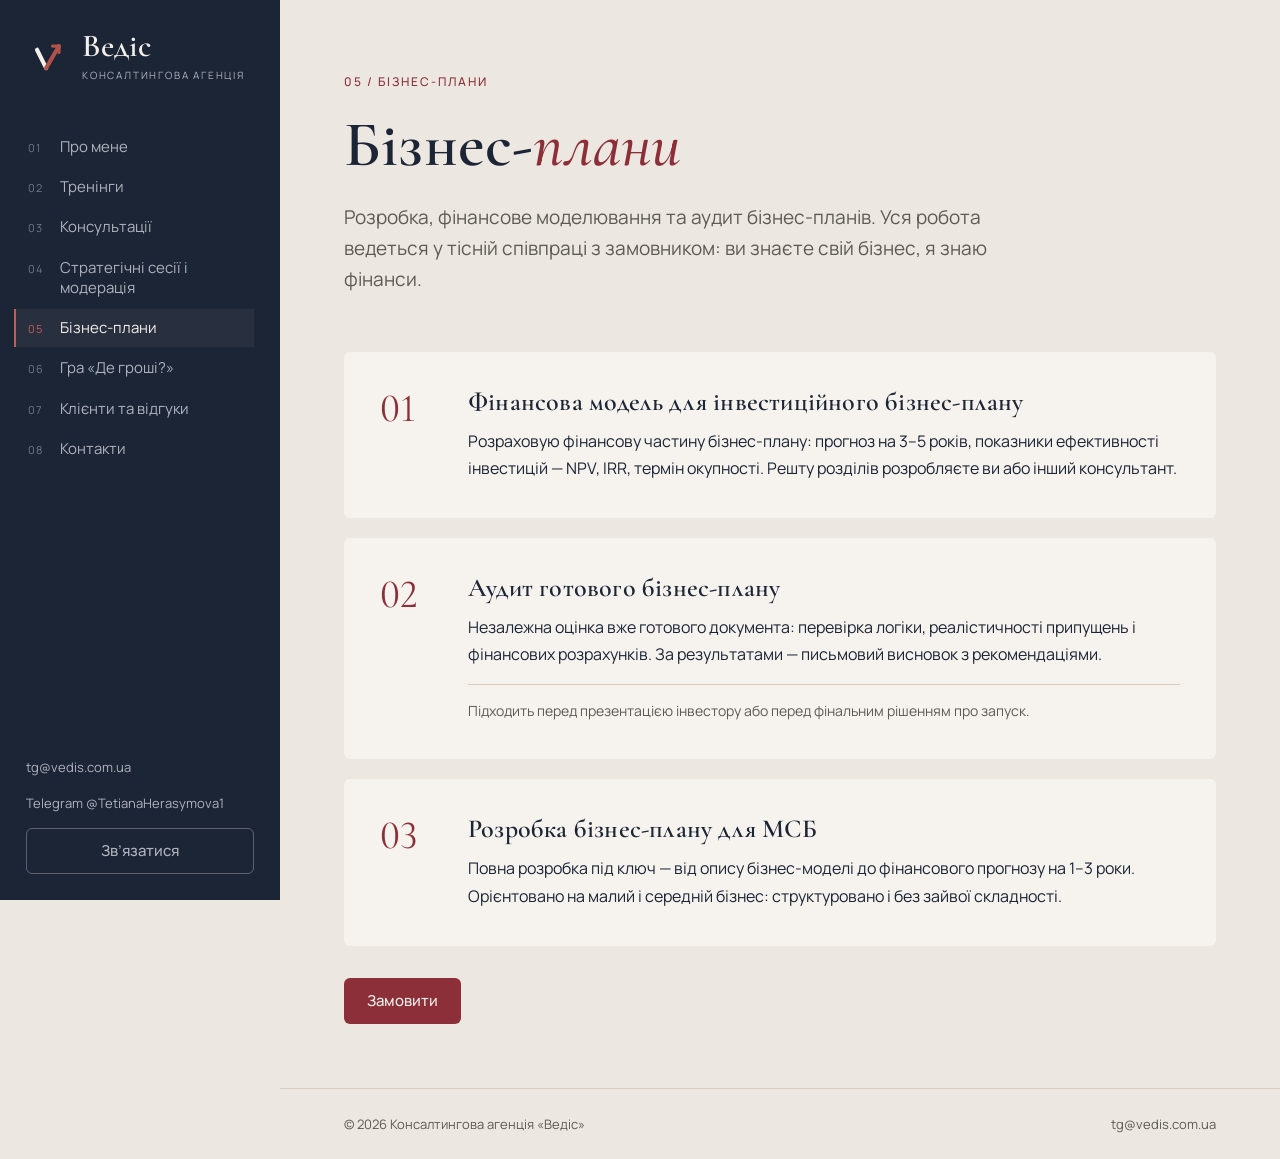
==== biznes-plany.html @ 9a40e92c "Сайт консалтингової агенції Ведіс Вісім сторінок із лівим меню: Про мене, Тренінги (18 програм, спис" ====
<!doctype html>
<html lang="uk">
<head>
  <meta charset="UTF-8" />
  <meta name="viewport" content="width=device-width, initial-scale=1.0" />
  <title>Бізнес-плани: розробка, фінансова модель, аудит | Ведіс</title>
  <meta name="description" content="Фінансова модель для інвестиційного бізнес-плану (NPV, IRR, окупність), аудит готового бізнес-плану, розробка бізнес-плану для малого і середнього бізнесу під ключ." />
  <link rel="canonical" href="https://vedis.com.ua/biznes-plany.html" />
  <meta property="og:type" content="website" />
  <meta property="og:locale" content="uk_UA" />
  <meta property="og:site_name" content="Консалтингова агенція Ведіс" />
  <meta property="og:title" content="Бізнес-плани: розробка, фінансова модель, аудит | Ведіс" />
  <meta property="og:description" content="Фінансова модель для інвестиційного бізнес-плану (NPV, IRR, окупність), аудит готового бізнес-плану, розробка бізнес-плану для малого і середнього бізнесу під ключ." />
  <meta property="og:url" content="https://vedis.com.ua/biznes-plany.html" />
  <meta name="theme-color" content="#1c2535" />
  <link rel="icon" href="favicon.svg" type="image/svg+xml" />
  <link rel="icon" href="favicon-32.png" sizes="32x32" type="image/png" />
  <link rel="apple-touch-icon" href="apple-touch-icon.png" />
  <link rel="preconnect" href="https://fonts.googleapis.com" />
  <link rel="preconnect" href="https://fonts.gstatic.com" crossorigin />
  <link href="https://fonts.googleapis.com/css2?family=Cormorant+Garamond:ital,wght@0,500;0,600;1,500&family=Manrope:wght@400;500;600&display=swap" rel="stylesheet" />
  <link rel="stylesheet" href="assets/css/styles.css?v=20261014-1552" />
</head>
<body>
  <div class="layout">
    <header class="sidebar">
      <a class="brand" href="./" aria-label="Ведіс — на головну">
        <img src="assets/img/logo-mark.svg" alt="" width="44" height="44" />
        <span><span class="brand-name">Ведіс</span><span class="brand-tag">Консалтингова агенція</span></span>
      </a>
      <button class="menu-toggle" type="button" aria-expanded="false" aria-controls="main-nav"><span>Меню</span></button>
      <nav class="nav" id="main-nav" aria-label="Головне меню">
        <a href="./"><span>01</span>Про мене</a>
        <a href="treningy.html"><span>02</span>Тренінги</a>
        <a href="konsultatsii.html"><span>03</span>Консультації</a>
        <a href="stratehichni-sesii.html"><span>04</span>Стратегічні сесії і модерація</a>
        <a href="biznes-plany.html" aria-current="page"><span>05</span>Бізнес-плани</a>
        <a href="hra-de-hroshi.html"><span>06</span>Гра &#171;Де гроші?&#187;</a>
        <a href="klienty.html"><span>07</span>Клієнти та відгуки</a>
        <a href="kontakty.html"><span>08</span>Контакти</a>
      </nav>
      <div class="sidebar-foot">
        <a href="mailto:tg@vedis.com.ua">tg@vedis.com.ua</a>
        <a href="https://t.me/TetianaHerasymova1" target="_blank" rel="noopener">Telegram @TetianaHerasymova1</a>
        <a class="button button-light" href="kontakty.html" data-order="" data-order-title="Зв’язатися">Зв’язатися</a>
      </div>
    </header>

    <div class="content">
      <main class="page" id="main">
        <header class="page-head">
          <p class="section-index">05 / Бізнес-плани</p>
          <h1>Бізнес-<em>плани</em></h1>
          <p class="lead">Розробка, фінансове моделювання та аудит бізнес-планів. Уся робота ведеться у тісній співпраці з замовником: ви знаєте свій бізнес, я знаю фінанси.</p>
        </header>

        <div class="services">
          <article class="service">
            <div class="num">01</div>
            <div>
              <h3>Фінансова модель для інвестиційного бізнес-плану</h3>
              <p>Розраховую фінансову частину бізнес-плану: прогноз на 3–5 років, показники ефективності інвестицій — NPV, IRR, термін окупності. Решту розділів розробляєте ви або інший консультант.</p>
            </div>
          </article>
          <article class="service">
            <div class="num">02</div>
            <div>
              <h3>Аудит готового бізнес-плану</h3>
              <p>Незалежна оцінка вже готового документа: перевірка логіки, реалістичності припущень і фінансових розрахунків. За результатами — письмовий висновок з рекомендаціями.</p>
              <p class="meta">Підходить перед презентацією інвестору або перед фінальним рішенням про запуск.</p>
            </div>
          </article>
          <article class="service">
            <div class="num">03</div>
            <div>
              <h3>Розробка бізнес-плану для МСБ</h3>
              <p>Повна розробка під ключ — від опису бізнес-моделі до фінансового прогнозу на 1–3 роки. Орієнтовано на малий і середній бізнес: структуровано і без зайвої складності.</p>
            </div>
          </article>
        </div>

        <div class="actions">
          <button class="button button-primary" type="button" data-order="Бізнес-план" data-order-title="Замовити бізнес-план">Замовити</button>
        </div>
      </main>
      <footer class="footer">
        <span>© <span data-year>2026</span> Консалтингова агенція «Ведіс»</span>
        <a href="mailto:tg@vedis.com.ua">tg@vedis.com.ua</a>
      </footer>
    </div>
  </div>

  <dialog class="order-dialog" id="order-dialog" aria-labelledby="order-title">
    <form class="form js-form" data-subject="Замовлення з сайту">
      <button class="dialog-close" type="button" aria-label="Закрити">×</button>
      <h2 id="order-title">Замовити</h2>
      <p class="service-name"></p>
      <input type="hidden" name="service" />
      <input class="hp" type="checkbox" name="botcheck" tabindex="-1" autocomplete="off" />
      <div class="row">
        <label>Ваше ім’я<input name="name" autocomplete="name" required /></label>
        <label>Компанія<input name="company" autocomplete="organization" /></label>
      </div>
      <div class="row">
        <label>Телефон, Telegram або Viber<input name="phone" autocomplete="tel" required /></label>
        <label>Email<input name="email" type="email" autocomplete="email" /></label>
      </div>
      <label>Коментар<textarea name="message" placeholder="Кількість учасників, бажані дати, ваш запит"></textarea></label>
      <button class="button button-primary" type="submit">Надіслати заявку</button>
      <p class="form-status" role="status"></p>
    </form>
  </dialog>

  <script src="assets/js/main.js?v=20261014-1552"></script>
</body>
</html>
---- assets/css/styles.css ----
:root {
  --stone: #ece7e0;
  --paper: #f6f3ee;
  --sand: #d8ccba;
  --sand-soft: #e4dbcd;
  --navy: #1c2535;
  --navy-soft: #273247;
  --ink: #1c2535;
  --muted: #5d5a55;
  --bordo: #8c2f39;
  --bordo-dark: #74252e;
  --bordo-light: #c25e55;
  --on-navy: #f3efe9;
  --on-navy-muted: #aeb3bd;
  --serif: "Cormorant Garamond", Georgia, serif;
  --sans: "Manrope", system-ui, -apple-system, "Segoe UI", sans-serif;
  --sidebar: 280px;
  --radius: 6px;
}

*, *::before, *::after { box-sizing: border-box; }
html { scroll-behavior: smooth; -webkit-text-size-adjust: 100%; }
body {
  margin: 0;
  background: var(--stone);
  color: var(--ink);
  font: 400 16px/1.7 var(--sans);
  font-variant-numeric: lining-nums;
}
img { max-width: 100%; display: block; }
a { color: inherit; }
h1, h2, h3 { font-family: var(--serif); font-weight: 600; line-height: 1.08; margin: 0; letter-spacing: 0.2px; }
h1 { font-size: clamp(40px, 5.2vw, 64px); }
h2 { font-size: clamp(30px, 3.4vw, 42px); }
h3 { font-size: 26px; }
h1 em, h2 em, h3 em { font-style: italic; font-weight: 500; color: var(--bordo); }
p { margin: 0 0 1em; }
.visually-hidden { position: absolute !important; width: 1px; height: 1px; overflow: hidden; clip: rect(0 0 0 0); white-space: nowrap; }

/* ---------- Layout ---------- */
.layout { display: grid; grid-template-columns: var(--sidebar) minmax(0, 1fr); min-height: 100vh; }

.sidebar {
  position: sticky; top: 0; height: 100vh;
  display: flex; flex-direction: column;
  background: var(--navy); color: var(--on-navy-muted);
  padding: 32px 26px 26px;
  overflow-y: auto;
}
.brand { display: flex; align-items: center; gap: 12px; text-decoration: none; color: var(--on-navy); }
.brand img { width: 44px; height: 44px; }
.brand-name { display: block; font-family: var(--serif); font-weight: 600; font-size: 32px; line-height: 0.9; }
.brand-tag { display: block; font-size: 10px; letter-spacing: 1.8px; text-transform: uppercase; color: var(--on-navy-muted); margin-top: 6px; }

.menu-toggle { display: none; }

.nav { margin: 44px 0 24px; display: grid; gap: 2px; }
.nav a {
  display: flex; gap: 14px; align-items: baseline;
  padding: 9px 12px; margin-left: -12px;
  border-left: 2px solid transparent;
  text-decoration: none; font-size: 15px; line-height: 1.35;
  transition: color .2s, background .2s;
}
.nav a span { font-size: 11px; letter-spacing: 1px; color: #6f7788; min-width: 18px; }
.nav a:hover { color: var(--on-navy); background: rgba(255,255,255,.04); }
.nav a[aria-current="page"] { color: var(--on-navy); border-left-color: var(--bordo-light); background: rgba(255,255,255,.05); }
.nav a[aria-current="page"] span { color: var(--bordo-light); }

.sidebar-foot { margin-top: auto; display: grid; gap: 14px; font-size: 13px; }
.sidebar-foot a { text-decoration: none; color: var(--on-navy-muted); }
.sidebar-foot a:hover { color: var(--on-navy); }
.sidebar-foot .button { justify-content: center; }

.content { min-width: 0; display: flex; flex-direction: column; }
.page { width: 100%; max-width: 1080px; padding: 72px clamp(24px, 5vw, 72px) 64px; flex: 1; }

.section-index { font-size: 12px; letter-spacing: 2px; text-transform: uppercase; color: var(--bordo); margin: 0 0 18px; font-weight: 500; }
.lead { font-size: 19px; line-height: 1.65; color: var(--muted); max-width: 680px; margin-top: 22px; }
.page-head { margin-bottom: 56px; }
.block { margin-top: 72px; }
.block-head { margin-bottom: 28px; }
.rule { border: 0; border-top: 1px solid var(--sand); margin: 64px 0; }

/* ---------- Buttons ---------- */
.button {
  display: inline-flex; align-items: center; gap: 10px;
  padding: 13px 22px; border-radius: var(--radius);
  font: 500 15px/1.2 var(--sans); text-decoration: none; cursor: pointer;
  border: 1px solid transparent; transition: background .2s, color .2s, border-color .2s;
}
.button-primary { background: var(--bordo); color: var(--on-navy); }
.button-primary:hover { background: var(--bordo-dark); }
.button-ghost { background: transparent; color: var(--ink); border-color: var(--sand); }
.button-ghost:hover { border-color: var(--ink); }
.button-light { background: transparent; color: var(--on-navy); border-color: rgba(243,239,233,.3); }
.button-light:hover { border-color: var(--on-navy); }
.button svg { width: 16px; height: 16px; }
.actions { display: flex; flex-wrap: wrap; gap: 12px; margin-top: 32px; }

/* ---------- Home ---------- */
.hero { display: grid; grid-template-columns: minmax(0, 1.25fr) minmax(0, 1fr); gap: 56px; align-items: center; }
.hero .role { font-family: var(--serif); font-size: 26px; line-height: 1.25; font-style: italic; color: var(--bordo); margin-top: 14px; }
.portrait {
  aspect-ratio: 4 / 5; border-radius: 200px 200px 6px 6px;
  background: var(--sand-soft); overflow: hidden;
  display: grid; place-items: center;
  font-family: var(--serif); font-size: 96px; color: var(--sand);
}
.portrait img { width: 100%; height: 100%; object-fit: cover; }

.stats { display: grid; grid-template-columns: repeat(4, minmax(0, 1fr)); border-top: 1px solid var(--sand); border-bottom: 1px solid var(--sand); margin-top: 64px; }
.stat { padding: 26px 20px 22px 0; }
.stat + .stat { padding-left: 24px; border-left: 1px solid var(--sand); }
.stat b { display: block; font-family: var(--serif); font-weight: 600; font-size: 46px; line-height: 1; color: var(--ink); }
.stat span { display: block; font-size: 13px; color: var(--muted); margin-top: 8px; line-height: 1.45; }

.audience { display: grid; grid-template-columns: repeat(2, minmax(0, 1fr)); gap: 20px; }
.card { background: var(--paper); border-radius: var(--radius); padding: 32px; }
.card h3 { margin-bottom: 14px; }
.card p:last-child { margin-bottom: 0; }
.card .kicker { font-size: 12px; letter-spacing: 1.6px; text-transform: uppercase; color: var(--bordo); margin-bottom: 10px; font-weight: 500; }

.credentials { display: flex; flex-wrap: wrap; gap: 10px; margin-top: 24px; }
.credentials span { border: 1px solid var(--sand); border-radius: 40px; padding: 7px 16px; font-size: 14px; }

.directions { display: grid; grid-template-columns: repeat(auto-fit, minmax(220px, 1fr)); gap: 1px; background: var(--sand); border: 1px solid var(--sand); border-radius: var(--radius); overflow: hidden; }
.direction { background: var(--stone); padding: 28px 26px 30px; text-decoration: none; display: flex; flex-direction: column; gap: 10px; transition: background .2s; }
.direction:hover { background: var(--paper); }
.direction small { font-size: 11px; letter-spacing: 1.5px; color: var(--bordo); }
.direction strong { font-family: var(--serif); font-size: 25px; font-weight: 600; line-height: 1.1; }
.direction span { font-size: 14px; color: var(--muted); line-height: 1.55; }
.direction .arrow { margin-top: auto; padding-top: 10px; color: var(--bordo); font-size: 18px; }

.cta-band { background: var(--navy); color: var(--on-navy); border-radius: var(--radius); padding: 44px 48px; display: flex; align-items: center; justify-content: space-between; gap: 32px; flex-wrap: wrap; }
.cta-band h2 { font-size: 34px; }
.cta-band h2 em { color: var(--bordo-light); }
.cta-band p { color: var(--on-navy-muted); margin: 10px 0 0; }

/* ---------- Lists / services ---------- */
.checklist { list-style: none; padding: 0; margin: 0; display: grid; grid-template-columns: repeat(2, minmax(0, 1fr)); gap: 0 32px; }
.checklist li { padding: 13px 0 13px 28px; border-bottom: 1px solid var(--sand); position: relative; }
.checklist li::before { content: ""; position: absolute; left: 2px; top: 22px; width: 12px; height: 2px; background: var(--bordo); }

.services { display: grid; gap: 20px; }
.service { background: var(--paper); border-radius: var(--radius); padding: 36px; display: grid; grid-template-columns: 64px minmax(0, 1fr); gap: 8px 24px; }
.service .num { font-family: var(--serif); font-size: 40px; line-height: 1; color: var(--bordo); }
.service h3 { margin-bottom: 12px; }
.service p:last-child { margin-bottom: 0; }
.service .meta { font-size: 14px; color: var(--muted); border-top: 1px solid var(--sand); padding-top: 14px; margin-top: 16px; }
.note { font-size: 15px; color: var(--muted); border-left: 2px solid var(--bordo); padding: 4px 0 4px 18px; margin-top: 32px; }

.chips { display: flex; flex-wrap: wrap; gap: 10px; }
.chips span { background: var(--paper); border-radius: 40px; padding: 9px 18px; font-size: 15px; }

.formats { display: grid; grid-template-columns: repeat(2, minmax(0, 1fr)); gap: 20px; }
.format { border: 1px solid var(--sand); border-radius: var(--radius); padding: 28px; }
.format small { display: block; font-size: 11px; letter-spacing: 1.5px; text-transform: uppercase; color: var(--bordo); margin-bottom: 8px; font-weight: 500; }
.format strong { font-family: var(--serif); font-size: 24px; font-weight: 600; line-height: 1.15; display: block; }
.format p { margin: 10px 0 0; color: var(--muted); font-size: 15px; }

.two-col { display: grid; grid-template-columns: repeat(2, minmax(0, 1fr)); gap: 48px; }

/* ---------- Trainings ---------- */
.trainings { display: grid; grid-template-columns: 300px minmax(0, 1fr); gap: 48px; align-items: start; }
.program-nav { position: sticky; top: 32px; max-height: calc(100vh - 64px); overflow-y: auto; overflow-x: hidden; padding: 0 6px 0 12px; margin-left: -12px; }
.program-nav h2 { font-family: var(--sans); font-size: 11px; letter-spacing: 1.6px; text-transform: uppercase; color: var(--muted); font-weight: 500; margin: 24px 0 8px; }
.program-nav h2:first-child { margin-top: 0; }
.program-nav ul { list-style: none; margin: 0; padding: 0; }
.program-nav a { display: grid; grid-template-columns: minmax(0, 1fr) auto; gap: 12px; padding: 9px 12px; margin: 0 -12px; border-radius: var(--radius); text-decoration: none; font-size: 14px; line-height: 1.4; }
.program-nav a small { color: var(--muted); font-size: 12px; white-space: nowrap; padding-top: 1px; }
.program-nav a:hover { background: var(--paper); }
.program-nav a[aria-current="true"] { background: var(--navy); color: var(--on-navy); }
.program-nav a[aria-current="true"] small { color: var(--on-navy-muted); }
.program-select { display: none; }

.program { background: var(--paper); border-radius: var(--radius); padding: 44px; }
.js .program:not(.is-active) { display: none; }
.program + .program { margin-top: 24px; }
.js .program + .program { margin-top: 0; }
.program-hours { display: inline-block; background: var(--stone); border-radius: 40px; padding: 5px 14px; font-size: 13px; margin-bottom: 18px; }
.program h2 { margin-bottom: 26px; }
.program h3 { font-size: 24px; margin: 34px 0 12px; }
.program dl { display: grid; grid-template-columns: 170px minmax(0, 1fr); gap: 12px 24px; margin: 0; }
.program dt { font-size: 13px; color: var(--muted); padding-top: 2px; }
.program dd { margin: 0; }
.program ul.dash { list-style: none; padding: 0; margin: 0; }
.program ul.dash li { padding-left: 22px; position: relative; margin-bottom: 8px; }
.program ul.dash li::before { content: ""; position: absolute; left: 0; top: 13px; width: 10px; height: 2px; background: var(--bordo); }
.day { margin-top: 28px; }
.day-title { font-size: 12px; letter-spacing: 1.6px; text-transform: uppercase; color: var(--bordo); font-weight: 500; border-bottom: 1px solid var(--sand); padding-bottom: 8px; margin-bottom: 4px; }
.topics { list-style: none; counter-reset: topic var(--start, 0); padding: 0; margin: 0; }
.topics > li { counter-increment: topic; padding: 14px 0 14px 44px; border-bottom: 1px solid var(--sand-soft); position: relative; }
.topics > li::before { content: counter(topic, decimal-leading-zero); position: absolute; left: 0; top: 13px; font-family: var(--serif); font-size: 20px; color: var(--bordo); line-height: 1.3; }
.topics ul { margin: 6px 0 0; padding-left: 18px; color: var(--muted); font-size: 15px; }
.topics ul li { margin-bottom: 2px; }
.program-pending { color: var(--muted); border-left: 2px solid var(--sand); padding-left: 18px; }
.trainer { margin-top: 28px; font-size: 15px; color: var(--muted); }
.trainer b { color: var(--ink); font-weight: 500; }
.custom-note { margin-top: 40px; }

/* ---------- Gallery ---------- */
.gallery { display: grid; grid-template-columns: repeat(auto-fill, minmax(150px, 1fr)); gap: 10px; }
.gallery a { display: block; aspect-ratio: 4 / 3; overflow: hidden; border-radius: 4px; background: var(--sand-soft); }
.gallery img { width: 100%; height: 100%; object-fit: cover; transition: transform .3s; }
.gallery a:hover img { transform: scale(1.04); }
.lightbox { border: 0; padding: 0; background: transparent; max-width: 100vw; max-height: 100vh; width: 100vw; height: 100vh; }
.lightbox::backdrop { background: rgba(14, 18, 27, .92); }
.lightbox-inner { position: relative; width: 100%; height: 100%; display: grid; place-items: center; padding: 56px 72px; }
.lightbox img { max-width: 100%; max-height: calc(100vh - 112px); object-fit: contain; }
.lightbox button { position: absolute; background: none; border: 0; color: #fff; font-size: 34px; cursor: pointer; padding: 10px 16px; line-height: 1; }
.lightbox .lb-close { top: 10px; right: 12px; }
.lightbox .lb-prev { left: 8px; top: 50%; transform: translateY(-50%); }
.lightbox .lb-next { right: 8px; top: 50%; transform: translateY(-50%); }
.lightbox .lb-count { position: absolute; bottom: 16px; left: 0; right: 0; text-align: center; color: #cfd3da; font-size: 13px; }

/* ---------- Clients ---------- */
.clients { display: grid; grid-template-columns: repeat(auto-fill, minmax(170px, 1fr)); gap: 12px; }
.client { background: #fff; border-radius: var(--radius); height: 124px; display: flex; align-items: center; justify-content: center; padding: 0 22px; overflow: hidden; }
.client img { max-height: 76px; max-width: 100%; width: auto; height: auto; }
.client.is-tile { padding: 0; }
.client.is-tile img { width: 100%; height: 100%; max-height: none; object-fit: cover; }
.clients-strip { display: grid; grid-template-columns: repeat(6, minmax(0, 1fr)); gap: 10px; }
.clients-strip .client { height: 96px; padding: 0 14px; }
.clients-strip .client img { max-height: 58px; }

/* ---------- Contacts ---------- */
.contact-grid { display: grid; grid-template-columns: minmax(0, 1fr) minmax(0, 1.1fr); gap: 48px; align-items: start; }
.contact-list { display: grid; gap: 1px; background: var(--sand); border-top: 1px solid var(--sand); border-bottom: 1px solid var(--sand); }
.contact-list a { background: var(--stone); display: grid; padding: 18px 0; text-decoration: none; }
.contact-list a small { font-size: 12px; letter-spacing: 1.5px; text-transform: uppercase; color: var(--muted); }
.contact-list a span { font-family: var(--serif); font-size: 26px; font-weight: 600; }
.contact-list a:hover span { color: var(--bordo); }

/* ---------- Forms ---------- */
.form { background: var(--paper); border-radius: var(--radius); padding: 32px; display: grid; gap: 16px; }
.form label { display: grid; gap: 6px; font-size: 13px; color: var(--muted); }
.form input, .form textarea {
  font: 400 16px/1.5 var(--sans); color: var(--ink);
  background: #fff; border: 1px solid var(--sand); border-radius: var(--radius);
  padding: 11px 14px; width: 100%;
}
.form textarea { min-height: 110px; resize: vertical; }
.form input:focus, .form textarea:focus { outline: 2px solid var(--navy); outline-offset: -1px; border-color: transparent; }
.form .row { display: grid; grid-template-columns: repeat(2, minmax(0, 1fr)); gap: 16px; }
.form .button { justify-self: start; }
.form-status { font-size: 14px; margin: 0; min-height: 1.4em; }
.form-status.is-error { color: var(--bordo); }
.form-status.is-ok { color: #2f6b4f; }
.form-note { font-size: 12px; color: var(--muted); margin: 0; }
.hp { display: none; }

.order-dialog { border: 0; border-radius: 10px; padding: 0; width: min(560px, calc(100vw - 32px)); background: var(--paper); color: var(--ink); }
.order-dialog::backdrop { background: rgba(14, 18, 27, .6); }
.order-dialog .form { padding: 36px; }
.order-dialog h2 { font-size: 32px; padding-right: 30px; }
.order-dialog .service-name { color: var(--bordo); font-size: 15px; margin: -6px 0 4px; }
.dialog-close { position: absolute; top: 14px; right: 16px; background: none; border: 0; font-size: 28px; line-height: 1; cursor: pointer; color: var(--muted); }

/* ---------- Footer ---------- */
.footer { border-top: 1px solid var(--sand); padding: 24px clamp(24px, 5vw, 72px); font-size: 13px; color: var(--muted); display: flex; justify-content: space-between; flex-wrap: wrap; gap: 8px 24px; }
.footer a { text-decoration: none; }
.print-head { display: none; }

/* ---------- Responsive ---------- */
.program { container-type: inline-size; }
@container (max-width: 620px) {
  .program dl { grid-template-columns: 1fr; gap: 4px; }
  .program dd { margin-bottom: 14px; }
}

@media (max-width: 1280px) {
  .trainings { grid-template-columns: 1fr; gap: 20px; }
  .program-nav { display: none; }
  .program-select { display: grid; gap: 6px; font-size: 13px; color: var(--muted); max-width: 640px; }
  .program-select select { font: 500 16px var(--sans); padding: 12px 14px; border: 1px solid var(--sand); border-radius: var(--radius); background: var(--paper); color: var(--ink); width: 100%; }
}

@media (max-width: 1180px) {
  .clients-strip { grid-template-columns: repeat(3, minmax(0, 1fr)); }
}

@media (max-width: 960px) {
  .layout { display: block; }
  .sidebar {
    position: sticky; top: 0; z-index: 20; height: auto; overflow: visible;
    flex-direction: row; flex-wrap: wrap; align-items: center; justify-content: space-between;
    padding: 12px 16px;
  }
  .brand img { width: 36px; height: 36px; }
  .brand-name { font-size: 26px; }
  .brand-tag { font-size: 9px; margin-top: 4px; }
  .menu-toggle {
    display: inline-flex; align-items: center; gap: 8px;
    background: none; border: 1px solid rgba(243,239,233,.3); color: var(--on-navy);
    border-radius: var(--radius); padding: 8px 14px; font: 500 14px var(--sans); cursor: pointer;
  }
  .nav, .sidebar-foot { display: none; width: 100%; }
  .sidebar.is-open .nav { display: grid; margin: 16px 0 8px; }
  .sidebar.is-open .sidebar-foot { display: grid; padding-bottom: 8px; }
  .nav a { margin-left: 0; }

  .page { padding: 40px 16px 48px; }
  .footer { padding: 20px 16px; }
  .hero { grid-template-columns: 1fr; gap: 32px; }
  .hero .portrait { width: 62%; max-width: 260px; order: -1; font-size: 64px; }
  .stats { grid-template-columns: repeat(2, minmax(0, 1fr)); }
  .stat:nth-child(3) { border-left: 0; padding-left: 0; }
  .stat:nth-child(n+3) { border-top: 1px solid var(--sand); }
  .audience, .formats, .two-col, .contact-grid, .checklist { grid-template-columns: 1fr; }
  .block { margin-top: 56px; }
  .cta-band { padding: 32px 24px; }

  .program { padding: 28px 20px; }
  .service { grid-template-columns: 1fr; padding: 28px 22px; }
  .form { padding: 24px 18px; }
  .form .row { grid-template-columns: 1fr; }
  .order-dialog .form { padding: 28px 20px; }
  .clients { grid-template-columns: repeat(2, minmax(0, 1fr)); }
}

/* ---------- Print (programs) ---------- */
@media print {
  @page { margin: 16mm 16mm 18mm; }
  body { background: #fff; font-size: 11pt; line-height: 1.5; }
  .sidebar, .footer, .page-head, .program-nav, .program-select, .actions, .custom-note,
  .program-gallery, .program-reviews, .order-dialog, .lightbox { display: none !important; }
  .layout { display: block; }
  .page { padding: 0; max-width: none; }
  .trainings { display: block; }
  .program { padding: 0; background: none; }
  .program:not(.is-active) { display: none !important; }
  .print-head { display: flex; justify-content: space-between; align-items: center; border-bottom: 1.5pt solid var(--bordo); padding-bottom: 10pt; margin-bottom: 18pt; font-size: 9pt; color: var(--muted); }
  .print-head .brand-name { color: var(--ink); font-size: 22pt; }
  .print-head .brand { color: var(--ink); }
  .print-head img { width: 30pt; height: 30pt; }
  .topics > li, .day { break-inside: avoid; }
  h2 { font-size: 24pt; }
  a { text-decoration: none; }
}
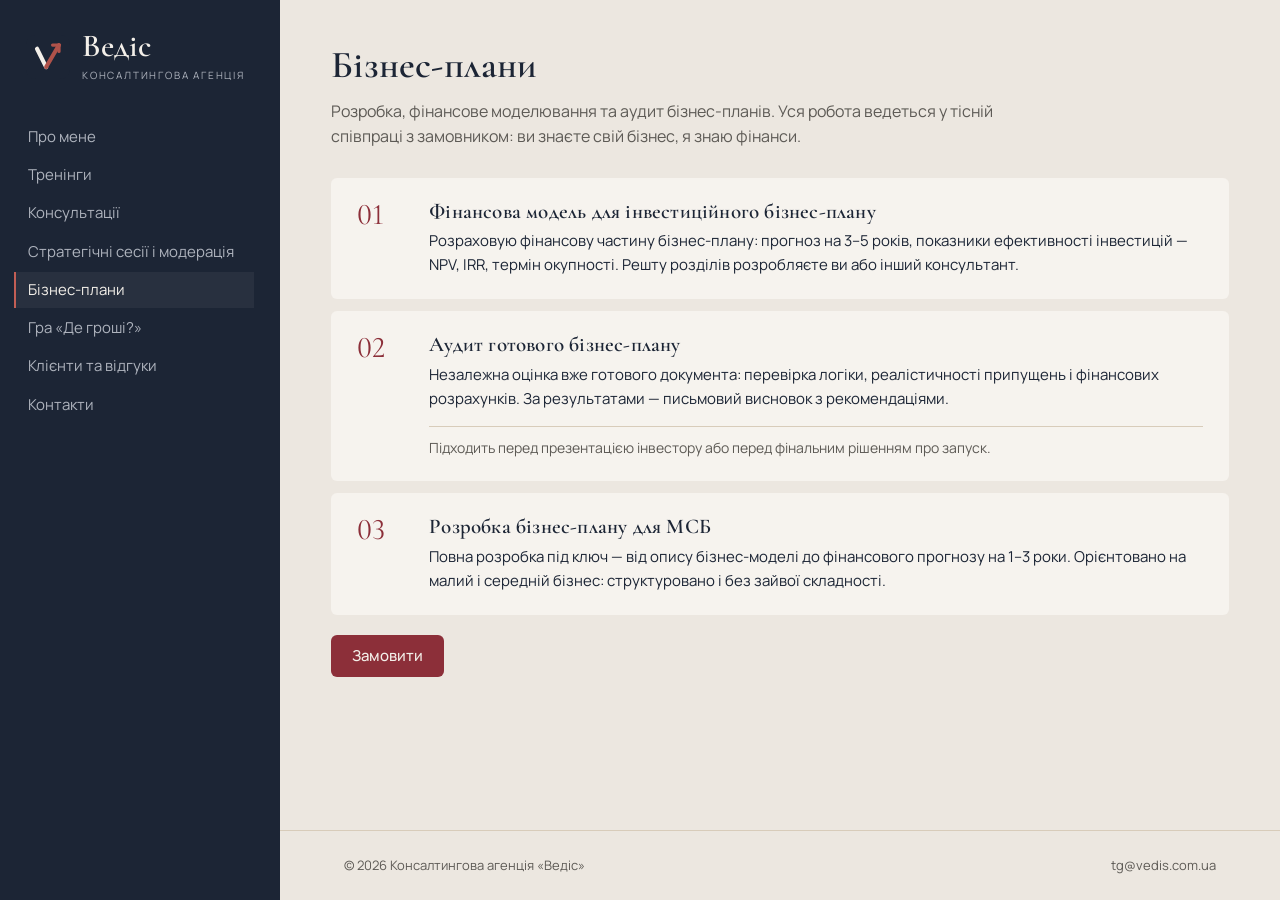
==== commit 2f04ebf6: "Компактніший дизайн і портрет на сторінці «Про мене» - Меню без нумерації, без контактів унизу - При" ====
--- a/biznes-plany.html
+++ b/biznes-plany.html
@@ -19,7 +19,7 @@
   <link rel="preconnect" href="https://fonts.googleapis.com" />
   <link rel="preconnect" href="https://fonts.gstatic.com" crossorigin />
   <link href="https://fonts.googleapis.com/css2?family=Cormorant+Garamond:ital,wght@0,500;0,600;1,500&family=Manrope:wght@400;500;600&display=swap" rel="stylesheet" />
-  <link rel="stylesheet" href="assets/css/styles.css?v=20261014-1552" />
+  <link rel="stylesheet" href="assets/css/styles.css?v=20261014-1622" />
 </head>
 <body>
   <div class="layout">
@@ -30,27 +30,21 @@
       </a>
       <button class="menu-toggle" type="button" aria-expanded="false" aria-controls="main-nav"><span>Меню</span></button>
       <nav class="nav" id="main-nav" aria-label="Головне меню">
-        <a href="./"><span>01</span>Про мене</a>
-        <a href="treningy.html"><span>02</span>Тренінги</a>
-        <a href="konsultatsii.html"><span>03</span>Консультації</a>
-        <a href="stratehichni-sesii.html"><span>04</span>Стратегічні сесії і модерація</a>
-        <a href="biznes-plany.html" aria-current="page"><span>05</span>Бізнес-плани</a>
-        <a href="hra-de-hroshi.html"><span>06</span>Гра &#171;Де гроші?&#187;</a>
-        <a href="klienty.html"><span>07</span>Клієнти та відгуки</a>
-        <a href="kontakty.html"><span>08</span>Контакти</a>
+        <a href="./">Про мене</a>
+        <a href="treningy.html">Тренінги</a>
+        <a href="konsultatsii.html">Консультації</a>
+        <a href="stratehichni-sesii.html">Стратегічні сесії і модерація</a>
+        <a href="biznes-plany.html" aria-current="page">Бізнес-плани</a>
+        <a href="hra-de-hroshi.html">Гра &#171;Де гроші?&#187;</a>
+        <a href="klienty.html">Клієнти та відгуки</a>
+        <a href="kontakty.html">Контакти</a>
       </nav>
-      <div class="sidebar-foot">
-        <a href="mailto:tg@vedis.com.ua">tg@vedis.com.ua</a>
-        <a href="https://t.me/TetianaHerasymova1" target="_blank" rel="noopener">Telegram @TetianaHerasymova1</a>
-        <a class="button button-light" href="kontakty.html" data-order="" data-order-title="Зв’язатися">Зв’язатися</a>
-      </div>
     </header>
 
     <div class="content">
       <main class="page" id="main">
         <header class="page-head">
-          <p class="section-index">05 / Бізнес-плани</p>
-          <h1>Бізнес-<em>плани</em></h1>
+          <h1>Бізнес-плани</h1>
           <p class="lead">Розробка, фінансове моделювання та аудит бізнес-планів. Уся робота ведеться у тісній співпраці з замовником: ви знаєте свій бізнес, я знаю фінанси.</p>
         </header>
 
@@ -111,6 +105,6 @@
     </form>
   </dialog>
 
-  <script src="assets/js/main.js?v=20261014-1552"></script>
+  <script src="assets/js/main.js?v=20261014-1622"></script>
 </body>
 </html>
--- a/assets/css/styles.css
+++ b/assets/css/styles.css
@@ -24,16 +24,15 @@
   margin: 0;
   background: var(--stone);
   color: var(--ink);
-  font: 400 16px/1.7 var(--sans);
+  font: 400 15px/1.6 var(--sans);
   font-variant-numeric: lining-nums;
 }
 img { max-width: 100%; display: block; }
 a { color: inherit; }
-h1, h2, h3 { font-family: var(--serif); font-weight: 600; line-height: 1.08; margin: 0; letter-spacing: 0.2px; }
-h1 { font-size: clamp(40px, 5.2vw, 64px); }
-h2 { font-size: clamp(30px, 3.4vw, 42px); }
-h3 { font-size: 26px; }
-h1 em, h2 em, h3 em { font-style: italic; font-weight: 500; color: var(--bordo); }
+h1, h2, h3 { font-family: var(--serif); font-weight: 600; line-height: 1.12; margin: 0; letter-spacing: 0.2px; color: var(--ink); }
+h1 { font-size: clamp(30px, 3vw, 38px); }
+h2 { font-size: clamp(24px, 2.2vw, 28px); }
+h3 { font-size: 21px; }
 p { margin: 0 0 1em; }
 .visually-hidden { position: absolute !important; width: 1px; height: 1px; overflow: hidden; clip: rect(0 0 0 0); white-space: nowrap; }
 
@@ -54,38 +53,29 @@
 
 .menu-toggle { display: none; }
 
-.nav { margin: 44px 0 24px; display: grid; gap: 2px; }
+.nav { margin: 36px 0 16px; display: grid; gap: 2px; }
 .nav a {
-  display: flex; gap: 14px; align-items: baseline;
-  padding: 9px 12px; margin-left: -12px;
+  display: block;
+  padding: 8px 12px; margin-left: -12px;
   border-left: 2px solid transparent;
   text-decoration: none; font-size: 15px; line-height: 1.35;
   transition: color .2s, background .2s;
 }
-.nav a span { font-size: 11px; letter-spacing: 1px; color: #6f7788; min-width: 18px; }
 .nav a:hover { color: var(--on-navy); background: rgba(255,255,255,.04); }
 .nav a[aria-current="page"] { color: var(--on-navy); border-left-color: var(--bordo-light); background: rgba(255,255,255,.05); }
-.nav a[aria-current="page"] span { color: var(--bordo-light); }
-
-.sidebar-foot { margin-top: auto; display: grid; gap: 14px; font-size: 13px; }
-.sidebar-foot a { text-decoration: none; color: var(--on-navy-muted); }
-.sidebar-foot a:hover { color: var(--on-navy); }
-.sidebar-foot .button { justify-content: center; }
 
 .content { min-width: 0; display: flex; flex-direction: column; }
-.page { width: 100%; max-width: 1080px; padding: 72px clamp(24px, 5vw, 72px) 64px; flex: 1; }
-
-.section-index { font-size: 12px; letter-spacing: 2px; text-transform: uppercase; color: var(--bordo); margin: 0 0 18px; font-weight: 500; }
-.lead { font-size: 19px; line-height: 1.65; color: var(--muted); max-width: 680px; margin-top: 22px; }
-.page-head { margin-bottom: 56px; }
-.block { margin-top: 72px; }
-.block-head { margin-bottom: 28px; }
-.rule { border: 0; border-top: 1px solid var(--sand); margin: 64px 0; }
+.page { width: 100%; max-width: 1080px; padding: 44px clamp(24px, 4vw, 56px) 44px; flex: 1; }
+
+.lead { font-size: 16px; line-height: 1.6; color: var(--muted); max-width: 680px; margin: 12px 0 0; }
+.page-head { margin-bottom: 28px; }
+.block { margin-top: 40px; }
+.block-head { margin-bottom: 16px; }
 
 /* ---------- Buttons ---------- */
 .button {
   display: inline-flex; align-items: center; gap: 10px;
-  padding: 13px 22px; border-radius: var(--radius);
+  padding: 11px 20px; border-radius: var(--radius);
   font: 500 15px/1.2 var(--sans); text-decoration: none; cursor: pointer;
   border: 1px solid transparent; transition: background .2s, color .2s, border-color .2s;
 }
@@ -96,70 +86,70 @@
 .button-light { background: transparent; color: var(--on-navy); border-color: rgba(243,239,233,.3); }
 .button-light:hover { border-color: var(--on-navy); }
 .button svg { width: 16px; height: 16px; }
-.actions { display: flex; flex-wrap: wrap; gap: 12px; margin-top: 32px; }
+.actions { display: flex; flex-wrap: wrap; gap: 10px; margin-top: 20px; }
 
 /* ---------- Home ---------- */
-.hero { display: grid; grid-template-columns: minmax(0, 1.25fr) minmax(0, 1fr); gap: 56px; align-items: center; }
-.hero .role { font-family: var(--serif); font-size: 26px; line-height: 1.25; font-style: italic; color: var(--bordo); margin-top: 14px; }
+.hero { display: grid; grid-template-columns: minmax(0, 1.25fr) minmax(0, 1fr); gap: 40px; align-items: center; }
+.hero .role { font-family: var(--serif); font-size: 20px; line-height: 1.3; font-style: italic; color: var(--muted); margin-top: 8px; }
 .portrait {
-  aspect-ratio: 4 / 5; border-radius: 200px 200px 6px 6px;
+  aspect-ratio: 4 / 5; max-width: 300px; justify-self: end; width: 100%; border-radius: 200px 200px 6px 6px;
   background: var(--sand-soft); overflow: hidden;
   display: grid; place-items: center;
   font-family: var(--serif); font-size: 96px; color: var(--sand);
 }
-.portrait img { width: 100%; height: 100%; object-fit: cover; }
-
-.stats { display: grid; grid-template-columns: repeat(4, minmax(0, 1fr)); border-top: 1px solid var(--sand); border-bottom: 1px solid var(--sand); margin-top: 64px; }
-.stat { padding: 26px 20px 22px 0; }
-.stat + .stat { padding-left: 24px; border-left: 1px solid var(--sand); }
-.stat b { display: block; font-family: var(--serif); font-weight: 600; font-size: 46px; line-height: 1; color: var(--ink); }
+.portrait img { width: 100%; height: 100%; object-fit: cover; object-position: 50% 12%; }
+
+.stats { display: grid; grid-template-columns: repeat(4, minmax(0, 1fr)); border-top: 1px solid var(--sand); border-bottom: 1px solid var(--sand); margin-top: 32px; }
+.stat { padding: 16px 16px 14px 0; }
+.stat + .stat { padding-left: 20px; border-left: 1px solid var(--sand); }
+.stat b { display: block; font-family: var(--serif); font-weight: 600; font-size: 34px; line-height: 1; color: var(--ink); }
 .stat span { display: block; font-size: 13px; color: var(--muted); margin-top: 8px; line-height: 1.45; }
 
 .audience { display: grid; grid-template-columns: repeat(2, minmax(0, 1fr)); gap: 20px; }
-.card { background: var(--paper); border-radius: var(--radius); padding: 32px; }
-.card h3 { margin-bottom: 14px; }
+.card { background: var(--paper); border-radius: var(--radius); padding: 22px 24px; }
+.card h3 { margin-bottom: 8px; }
 .card p:last-child { margin-bottom: 0; }
-.card .kicker { font-size: 12px; letter-spacing: 1.6px; text-transform: uppercase; color: var(--bordo); margin-bottom: 10px; font-weight: 500; }
-
-.credentials { display: flex; flex-wrap: wrap; gap: 10px; margin-top: 24px; }
-.credentials span { border: 1px solid var(--sand); border-radius: 40px; padding: 7px 16px; font-size: 14px; }
+.card .kicker { font-size: 12px; letter-spacing: 1.6px; text-transform: uppercase; color: var(--muted); margin-bottom: 6px; font-weight: 500; }
+
+.credentials { display: flex; flex-wrap: wrap; gap: 8px; margin-top: 16px; }
+.credentials span { border: 1px solid var(--sand); border-radius: 40px; padding: 5px 14px; font-size: 13px; }
 
 .directions { display: grid; grid-template-columns: repeat(auto-fit, minmax(220px, 1fr)); gap: 1px; background: var(--sand); border: 1px solid var(--sand); border-radius: var(--radius); overflow: hidden; }
-.direction { background: var(--stone); padding: 28px 26px 30px; text-decoration: none; display: flex; flex-direction: column; gap: 10px; transition: background .2s; }
+.direction { background: var(--stone); padding: 18px 20px; text-decoration: none; display: flex; flex-direction: column; gap: 6px; transition: background .2s; }
 .direction:hover { background: var(--paper); }
-.direction small { font-size: 11px; letter-spacing: 1.5px; color: var(--bordo); }
-.direction strong { font-family: var(--serif); font-size: 25px; font-weight: 600; line-height: 1.1; }
+.direction small { font-size: 11px; letter-spacing: 1.5px; color: var(--muted); }
+.direction strong { font-family: var(--serif); font-size: 21px; font-weight: 600; line-height: 1.1; }
 .direction span { font-size: 14px; color: var(--muted); line-height: 1.55; }
-.direction .arrow { margin-top: auto; padding-top: 10px; color: var(--bordo); font-size: 18px; }
-
-.cta-band { background: var(--navy); color: var(--on-navy); border-radius: var(--radius); padding: 44px 48px; display: flex; align-items: center; justify-content: space-between; gap: 32px; flex-wrap: wrap; }
-.cta-band h2 { font-size: 34px; }
-.cta-band h2 em { color: var(--bordo-light); }
-.cta-band p { color: var(--on-navy-muted); margin: 10px 0 0; }
+.direction .arrow { margin-top: auto; padding-top: 4px; color: var(--bordo); font-size: 18px; }
+
+.cta-band { background: var(--navy); color: var(--on-navy); border-radius: var(--radius); padding: 24px 32px; display: flex; align-items: center; justify-content: space-between; gap: 32px; flex-wrap: wrap; }
+.cta-band h2 { font-size: 26px; color: var(--on-navy); }
+.cta-band p { color: var(--on-navy-muted); margin: 6px 0 0; }
 
 /* ---------- Lists / services ---------- */
 .checklist { list-style: none; padding: 0; margin: 0; display: grid; grid-template-columns: repeat(2, minmax(0, 1fr)); gap: 0 32px; }
-.checklist li { padding: 13px 0 13px 28px; border-bottom: 1px solid var(--sand); position: relative; }
-.checklist li::before { content: ""; position: absolute; left: 2px; top: 22px; width: 12px; height: 2px; background: var(--bordo); }
-
-.services { display: grid; gap: 20px; }
-.service { background: var(--paper); border-radius: var(--radius); padding: 36px; display: grid; grid-template-columns: 64px minmax(0, 1fr); gap: 8px 24px; }
-.service .num { font-family: var(--serif); font-size: 40px; line-height: 1; color: var(--bordo); }
-.service h3 { margin-bottom: 12px; }
+.checklist li { padding: 8px 0 8px 26px; border-bottom: 1px solid var(--sand); position: relative; }
+.checklist li::before { content: ""; position: absolute; left: 2px; top: 18px; width: 12px; height: 2px; background: var(--bordo); }
+
+.services { display: grid; gap: 12px; }
+.service { background: var(--paper); border-radius: var(--radius); padding: 22px 26px; display: grid; grid-template-columns: 48px minmax(0, 1fr); gap: 8px 24px; }
+.service .num { font-family: var(--serif); font-size: 30px; line-height: 1; color: var(--bordo); }
+.service h3 { margin-bottom: 6px; }
 .service p:last-child { margin-bottom: 0; }
-.service .meta { font-size: 14px; color: var(--muted); border-top: 1px solid var(--sand); padding-top: 14px; margin-top: 16px; }
-.note { font-size: 15px; color: var(--muted); border-left: 2px solid var(--bordo); padding: 4px 0 4px 18px; margin-top: 32px; }
+.service .meta { font-size: 14px; color: var(--muted); border-top: 1px solid var(--sand); padding-top: 10px; margin-top: 10px; }
+.note { font-size: 15px; color: var(--muted); border-left: 2px solid var(--bordo); padding: 4px 0 4px 18px; margin-top: 20px; }
 
 .chips { display: flex; flex-wrap: wrap; gap: 10px; }
-.chips span { background: var(--paper); border-radius: 40px; padding: 9px 18px; font-size: 15px; }
-
-.formats { display: grid; grid-template-columns: repeat(2, minmax(0, 1fr)); gap: 20px; }
-.format { border: 1px solid var(--sand); border-radius: var(--radius); padding: 28px; }
-.format small { display: block; font-size: 11px; letter-spacing: 1.5px; text-transform: uppercase; color: var(--bordo); margin-bottom: 8px; font-weight: 500; }
-.format strong { font-family: var(--serif); font-size: 24px; font-weight: 600; line-height: 1.15; display: block; }
-.format p { margin: 10px 0 0; color: var(--muted); font-size: 15px; }
-
-.two-col { display: grid; grid-template-columns: repeat(2, minmax(0, 1fr)); gap: 48px; }
+.chips span { background: var(--paper); border-radius: 40px; padding: 6px 14px; font-size: 14px; }
+
+.formats { display: grid; grid-template-columns: repeat(2, minmax(0, 1fr)); gap: 12px; }
+.format { border: 1px solid var(--sand); border-radius: var(--radius); padding: 18px 20px; }
+.format small { display: block; font-size: 11px; letter-spacing: 1.5px; text-transform: uppercase; color: var(--muted); margin-bottom: 8px; font-weight: 500; }
+.format strong { font-family: var(--serif); font-size: 20px; font-weight: 600; line-height: 1.15; display: block; }
+.format p { margin: 6px 0 0; color: var(--muted); font-size: 15px; }
+
+.two-col { display: grid; grid-template-columns: repeat(2, minmax(0, 1fr)); gap: 32px; }
+.two-col h2 { margin-bottom: 8px; }
 
 /* ---------- Trainings ---------- */
 .trainings { display: grid; grid-template-columns: 300px minmax(0, 1fr); gap: 48px; align-items: start; }
@@ -174,30 +164,30 @@
 .program-nav a[aria-current="true"] small { color: var(--on-navy-muted); }
 .program-select { display: none; }
 
-.program { background: var(--paper); border-radius: var(--radius); padding: 44px; }
+.program { background: var(--paper); border-radius: var(--radius); padding: 28px 32px; }
 .js .program:not(.is-active) { display: none; }
 .program + .program { margin-top: 24px; }
 .js .program + .program { margin-top: 0; }
-.program-hours { display: inline-block; background: var(--stone); border-radius: 40px; padding: 5px 14px; font-size: 13px; margin-bottom: 18px; }
-.program h2 { margin-bottom: 26px; }
-.program h3 { font-size: 24px; margin: 34px 0 12px; }
-.program dl { display: grid; grid-template-columns: 170px minmax(0, 1fr); gap: 12px 24px; margin: 0; }
+.program-hours { display: inline-block; background: var(--stone); border-radius: 40px; padding: 4px 12px; font-size: 13px; margin-bottom: 10px; }
+.program h2 { margin-bottom: 16px; }
+.program h3 { font-size: 21px; margin: 22px 0 6px; }
+.program dl { display: grid; grid-template-columns: 170px minmax(0, 1fr); gap: 8px 20px; margin: 0; }
 .program dt { font-size: 13px; color: var(--muted); padding-top: 2px; }
 .program dd { margin: 0; }
 .program ul.dash { list-style: none; padding: 0; margin: 0; }
-.program ul.dash li { padding-left: 22px; position: relative; margin-bottom: 8px; }
+.program ul.dash li { padding-left: 22px; position: relative; margin-bottom: 4px; }
 .program ul.dash li::before { content: ""; position: absolute; left: 0; top: 13px; width: 10px; height: 2px; background: var(--bordo); }
-.day { margin-top: 28px; }
-.day-title { font-size: 12px; letter-spacing: 1.6px; text-transform: uppercase; color: var(--bordo); font-weight: 500; border-bottom: 1px solid var(--sand); padding-bottom: 8px; margin-bottom: 4px; }
+.day { margin-top: 16px; }
+.day-title { font-size: 12px; letter-spacing: 1.6px; text-transform: uppercase; color: var(--muted); font-weight: 500; border-bottom: 1px solid var(--sand); padding-bottom: 8px; margin-bottom: 4px; }
 .topics { list-style: none; counter-reset: topic var(--start, 0); padding: 0; margin: 0; }
-.topics > li { counter-increment: topic; padding: 14px 0 14px 44px; border-bottom: 1px solid var(--sand-soft); position: relative; }
-.topics > li::before { content: counter(topic, decimal-leading-zero); position: absolute; left: 0; top: 13px; font-family: var(--serif); font-size: 20px; color: var(--bordo); line-height: 1.3; }
-.topics ul { margin: 6px 0 0; padding-left: 18px; color: var(--muted); font-size: 15px; }
+.topics > li { counter-increment: topic; padding: 8px 0 8px 40px; border-bottom: 1px solid var(--sand-soft); position: relative; }
+.topics > li::before { content: counter(topic, decimal-leading-zero); position: absolute; left: 0; top: 7px; font-family: var(--serif); font-size: 18px; color: var(--bordo); line-height: 1.3; }
+.topics ul { margin: 2px 0 0; padding-left: 18px; color: var(--muted); font-size: 15px; }
 .topics ul li { margin-bottom: 2px; }
 .program-pending { color: var(--muted); border-left: 2px solid var(--sand); padding-left: 18px; }
-.trainer { margin-top: 28px; font-size: 15px; color: var(--muted); }
+.trainer { margin-top: 18px; font-size: 15px; color: var(--muted); }
 .trainer b { color: var(--ink); font-weight: 500; }
-.custom-note { margin-top: 40px; }
+.custom-note { margin-top: 24px; }
 
 /* ---------- Gallery ---------- */
 .gallery { display: grid; grid-template-columns: repeat(auto-fill, minmax(150px, 1fr)); gap: 10px; }
@@ -227,13 +217,13 @@
 /* ---------- Contacts ---------- */
 .contact-grid { display: grid; grid-template-columns: minmax(0, 1fr) minmax(0, 1.1fr); gap: 48px; align-items: start; }
 .contact-list { display: grid; gap: 1px; background: var(--sand); border-top: 1px solid var(--sand); border-bottom: 1px solid var(--sand); }
-.contact-list a { background: var(--stone); display: grid; padding: 18px 0; text-decoration: none; }
+.contact-list a { background: var(--stone); display: grid; padding: 12px 0; text-decoration: none; }
 .contact-list a small { font-size: 12px; letter-spacing: 1.5px; text-transform: uppercase; color: var(--muted); }
-.contact-list a span { font-family: var(--serif); font-size: 26px; font-weight: 600; }
+.contact-list a span { font-family: var(--serif); font-size: 22px; font-weight: 600; }
 .contact-list a:hover span { color: var(--bordo); }
 
 /* ---------- Forms ---------- */
-.form { background: var(--paper); border-radius: var(--radius); padding: 32px; display: grid; gap: 16px; }
+.form { background: var(--paper); border-radius: var(--radius); padding: 24px; display: grid; gap: 12px; }
 .form label { display: grid; gap: 6px; font-size: 13px; color: var(--muted); }
 .form input, .form textarea {
   font: 400 16px/1.5 var(--sans); color: var(--ink);
@@ -253,7 +243,7 @@
 .order-dialog { border: 0; border-radius: 10px; padding: 0; width: min(560px, calc(100vw - 32px)); background: var(--paper); color: var(--ink); }
 .order-dialog::backdrop { background: rgba(14, 18, 27, .6); }
 .order-dialog .form { padding: 36px; }
-.order-dialog h2 { font-size: 32px; padding-right: 30px; }
+.order-dialog h2 { font-size: 26px; padding-right: 30px; }
 .order-dialog .service-name { color: var(--bordo); font-size: 15px; margin: -6px 0 4px; }
 .dialog-close { position: absolute; top: 14px; right: 16px; background: none; border: 0; font-size: 28px; line-height: 1; cursor: pointer; color: var(--muted); }
 
@@ -295,24 +285,23 @@
     background: none; border: 1px solid rgba(243,239,233,.3); color: var(--on-navy);
     border-radius: var(--radius); padding: 8px 14px; font: 500 14px var(--sans); cursor: pointer;
   }
-  .nav, .sidebar-foot { display: none; width: 100%; }
+  .nav { display: none; width: 100%; }
   .sidebar.is-open .nav { display: grid; margin: 16px 0 8px; }
-  .sidebar.is-open .sidebar-foot { display: grid; padding-bottom: 8px; }
   .nav a { margin-left: 0; }
 
-  .page { padding: 40px 16px 48px; }
+  .page { padding: 24px 16px 32px; }
   .footer { padding: 20px 16px; }
   .hero { grid-template-columns: 1fr; gap: 32px; }
-  .hero .portrait { width: 62%; max-width: 260px; order: -1; font-size: 64px; }
+  .hero .portrait { width: 50%; max-width: 200px; order: -1; font-size: 52px; justify-self: start; }
   .stats { grid-template-columns: repeat(2, minmax(0, 1fr)); }
   .stat:nth-child(3) { border-left: 0; padding-left: 0; }
   .stat:nth-child(n+3) { border-top: 1px solid var(--sand); }
   .audience, .formats, .two-col, .contact-grid, .checklist { grid-template-columns: 1fr; }
-  .block { margin-top: 56px; }
-  .cta-band { padding: 32px 24px; }
-
-  .program { padding: 28px 20px; }
-  .service { grid-template-columns: 1fr; padding: 28px 22px; }
+  .block { margin-top: 32px; }
+  .cta-band { padding: 22px 20px; }
+
+  .program { padding: 22px 18px; }
+  .service { grid-template-columns: 1fr; padding: 20px 18px; }
   .form { padding: 24px 18px; }
   .form .row { grid-template-columns: 1fr; }
   .order-dialog .form { padding: 28px 20px; }
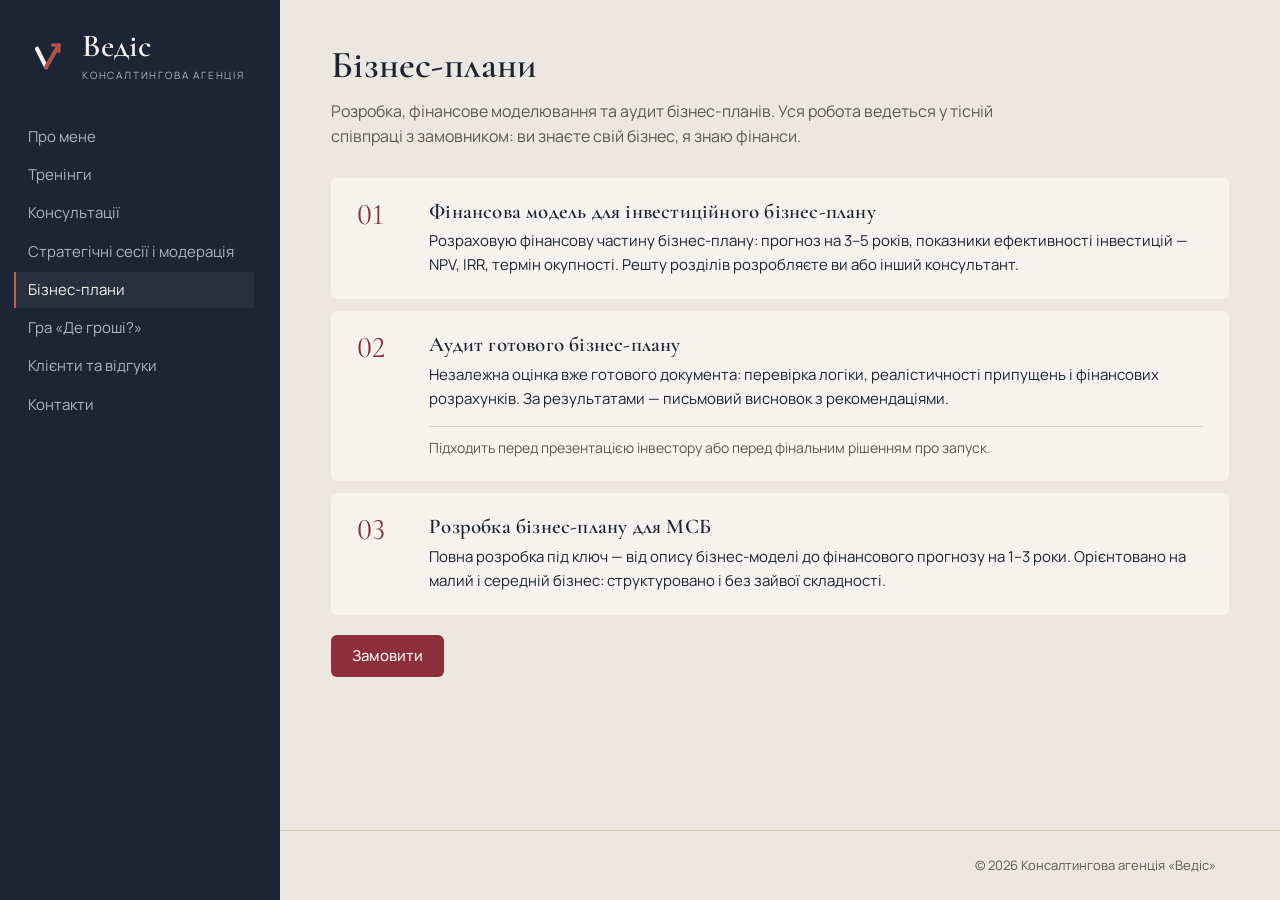
==== commit 592be5d0: "Site tweaks: rect portrait, drop clients block, footer, dot bullets, dialogs" ====
--- a/biznes-plany.html
+++ b/biznes-plany.html
@@ -19,7 +19,7 @@
   <link rel="preconnect" href="https://fonts.googleapis.com" />
   <link rel="preconnect" href="https://fonts.gstatic.com" crossorigin />
   <link href="https://fonts.googleapis.com/css2?family=Cormorant+Garamond:ital,wght@0,500;0,600;1,500&family=Manrope:wght@400;500;600&display=swap" rel="stylesheet" />
-  <link rel="stylesheet" href="assets/css/styles.css?v=20261014-1622" />
+  <link rel="stylesheet" href="assets/css/styles.css?v=20261014-1700" />
 </head>
 <body>
   <div class="layout">
@@ -79,7 +79,6 @@
       </main>
       <footer class="footer">
         <span>© <span data-year>2026</span> Консалтингова агенція «Ведіс»</span>
-        <a href="mailto:tg@vedis.com.ua">tg@vedis.com.ua</a>
       </footer>
     </div>
   </div>
@@ -105,6 +104,6 @@
     </form>
   </dialog>
 
-  <script src="assets/js/main.js?v=20261014-1622"></script>
+  <script src="assets/js/main.js?v=20261014-1700"></script>
 </body>
 </html>
--- a/assets/css/styles.css
+++ b/assets/css/styles.css
@@ -71,6 +71,7 @@
 .page-head { margin-bottom: 28px; }
 .block { margin-top: 40px; }
 .block-head { margin-bottom: 16px; }
+.block-tight { margin-top: 24px; }
 
 /* ---------- Buttons ---------- */
 .button {
@@ -92,7 +93,7 @@
 .hero { display: grid; grid-template-columns: minmax(0, 1.25fr) minmax(0, 1fr); gap: 40px; align-items: center; }
 .hero .role { font-family: var(--serif); font-size: 20px; line-height: 1.3; font-style: italic; color: var(--muted); margin-top: 8px; }
 .portrait {
-  aspect-ratio: 4 / 5; max-width: 300px; justify-self: end; width: 100%; border-radius: 200px 200px 6px 6px;
+  aspect-ratio: 4 / 5; max-width: 300px; justify-self: end; width: 100%; border-radius: 0;
   background: var(--sand-soft); overflow: hidden;
   display: grid; place-items: center;
   font-family: var(--serif); font-size: 96px; color: var(--sand);
@@ -129,7 +130,7 @@
 /* ---------- Lists / services ---------- */
 .checklist { list-style: none; padding: 0; margin: 0; display: grid; grid-template-columns: repeat(2, minmax(0, 1fr)); gap: 0 32px; }
 .checklist li { padding: 8px 0 8px 26px; border-bottom: 1px solid var(--sand); position: relative; }
-.checklist li::before { content: ""; position: absolute; left: 2px; top: 18px; width: 12px; height: 2px; background: var(--bordo); }
+.checklist li::before { content: ""; position: absolute; left: 4px; top: 17px; width: 7px; height: 7px; border-radius: 50%; background: var(--bordo); }
 
 .services { display: grid; gap: 12px; }
 .service { background: var(--paper); border-radius: var(--radius); padding: 22px 26px; display: grid; grid-template-columns: 48px minmax(0, 1fr); gap: 8px 24px; }
@@ -248,7 +249,7 @@
 .dialog-close { position: absolute; top: 14px; right: 16px; background: none; border: 0; font-size: 28px; line-height: 1; cursor: pointer; color: var(--muted); }
 
 /* ---------- Footer ---------- */
-.footer { border-top: 1px solid var(--sand); padding: 24px clamp(24px, 5vw, 72px); font-size: 13px; color: var(--muted); display: flex; justify-content: space-between; flex-wrap: wrap; gap: 8px 24px; }
+.footer { border-top: 1px solid var(--sand); padding: 24px clamp(24px, 5vw, 72px); font-size: 13px; color: var(--muted); display: flex; justify-content: flex-end; flex-wrap: wrap; gap: 8px 24px; }
 .footer a { text-decoration: none; }
 .print-head { display: none; }
 
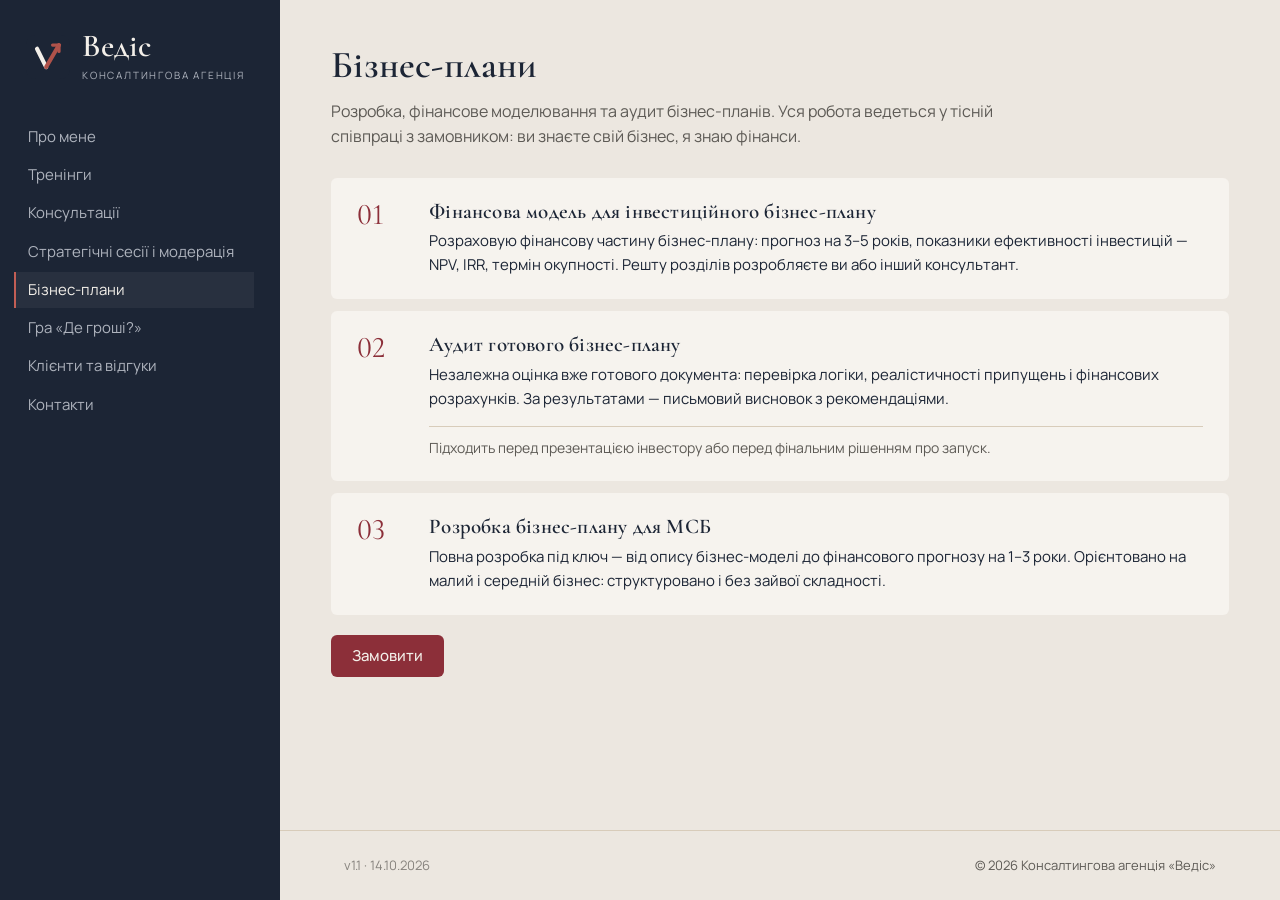
==== commit 0a38bfa2: "Show site version in footer" ====
--- a/biznes-plany.html
+++ b/biznes-plany.html
@@ -19,7 +19,7 @@
   <link rel="preconnect" href="https://fonts.googleapis.com" />
   <link rel="preconnect" href="https://fonts.gstatic.com" crossorigin />
   <link href="https://fonts.googleapis.com/css2?family=Cormorant+Garamond:ital,wght@0,500;0,600;1,500&family=Manrope:wght@400;500;600&display=swap" rel="stylesheet" />
-  <link rel="stylesheet" href="assets/css/styles.css?v=20261014-1700" />
+  <link rel="stylesheet" href="assets/css/styles.css?v=20261014-1900" />
 </head>
 <body>
   <div class="layout">
@@ -104,6 +104,6 @@
     </form>
   </dialog>
 
-  <script src="assets/js/main.js?v=20261014-1700"></script>
+  <script src="assets/js/main.js?v=20261014-1900"></script>
 </body>
 </html>
--- a/assets/css/styles.css
+++ b/assets/css/styles.css
@@ -151,19 +151,18 @@
 
 .two-col { display: grid; grid-template-columns: repeat(2, minmax(0, 1fr)); gap: 32px; }
 .two-col h2 { margin-bottom: 8px; }
+.two-col > .actions { align-self: start; margin-top: 12px; }
 
 /* ---------- Trainings ---------- */
-.trainings { display: grid; grid-template-columns: 300px minmax(0, 1fr); gap: 48px; align-items: start; }
-.program-nav { position: sticky; top: 32px; max-height: calc(100vh - 64px); overflow-y: auto; overflow-x: hidden; padding: 0 6px 0 12px; margin-left: -12px; }
-.program-nav h2 { font-family: var(--sans); font-size: 11px; letter-spacing: 1.6px; text-transform: uppercase; color: var(--muted); font-weight: 500; margin: 24px 0 8px; }
-.program-nav h2:first-child { margin-top: 0; }
+.page-trainings { --sidebar: 380px; }
+.nav-trainings { margin-top: 28px; }
+.nav-trainings .nav-back { margin-bottom: 8px; }
+.nav-title { font-family: var(--serif); font-size: 26px; font-weight: 600; color: var(--on-navy); margin: 8px 0 0; }
+.program-nav h2 { font-family: var(--sans); font-size: 11px; letter-spacing: 1.6px; text-transform: uppercase; color: var(--on-navy-muted); font-weight: 500; margin: 22px 0 6px; }
 .program-nav ul { list-style: none; margin: 0; padding: 0; }
-.program-nav a { display: grid; grid-template-columns: minmax(0, 1fr) auto; gap: 12px; padding: 9px 12px; margin: 0 -12px; border-radius: var(--radius); text-decoration: none; font-size: 14px; line-height: 1.4; }
-.program-nav a small { color: var(--muted); font-size: 12px; white-space: nowrap; padding-top: 1px; }
-.program-nav a:hover { background: var(--paper); }
-.program-nav a[aria-current="true"] { background: var(--navy); color: var(--on-navy); }
-.program-nav a[aria-current="true"] small { color: var(--on-navy-muted); }
-.program-select { display: none; }
+.nav .program-nav a { display: grid; grid-template-columns: minmax(0, 1fr) auto; gap: 12px; font-size: 14px; line-height: 1.35; }
+.program-nav a small { color: var(--on-navy-muted); font-size: 12px; white-space: nowrap; padding-top: 1px; }
+.program-nav a[aria-current="true"] { color: var(--on-navy); border-left-color: var(--bordo-light); background: rgba(255,255,255,.07); }
 
 .program { background: var(--paper); border-radius: var(--radius); padding: 28px 32px; }
 .js .program:not(.is-active) { display: none; }
@@ -249,8 +248,9 @@
 .dialog-close { position: absolute; top: 14px; right: 16px; background: none; border: 0; font-size: 28px; line-height: 1; cursor: pointer; color: var(--muted); }
 
 /* ---------- Footer ---------- */
-.footer { border-top: 1px solid var(--sand); padding: 24px clamp(24px, 5vw, 72px); font-size: 13px; color: var(--muted); display: flex; justify-content: flex-end; flex-wrap: wrap; gap: 8px 24px; }
+.footer { border-top: 1px solid var(--sand); padding: 24px clamp(24px, 5vw, 72px); font-size: 13px; color: var(--muted); display: flex; justify-content: space-between; flex-wrap: wrap; gap: 8px 24px; }
 .footer a { text-decoration: none; }
+.footer .version { opacity: .7; }
 .print-head { display: none; }
 
 /* ---------- Responsive ---------- */
@@ -261,10 +261,6 @@
 }
 
 @media (max-width: 1280px) {
-  .trainings { grid-template-columns: 1fr; gap: 20px; }
-  .program-nav { display: none; }
-  .program-select { display: grid; gap: 6px; font-size: 13px; color: var(--muted); max-width: 640px; }
-  .program-select select { font: 500 16px var(--sans); padding: 12px 14px; border: 1px solid var(--sand); border-radius: var(--radius); background: var(--paper); color: var(--ink); width: 100%; }
 }
 
 @media (max-width: 1180px) {
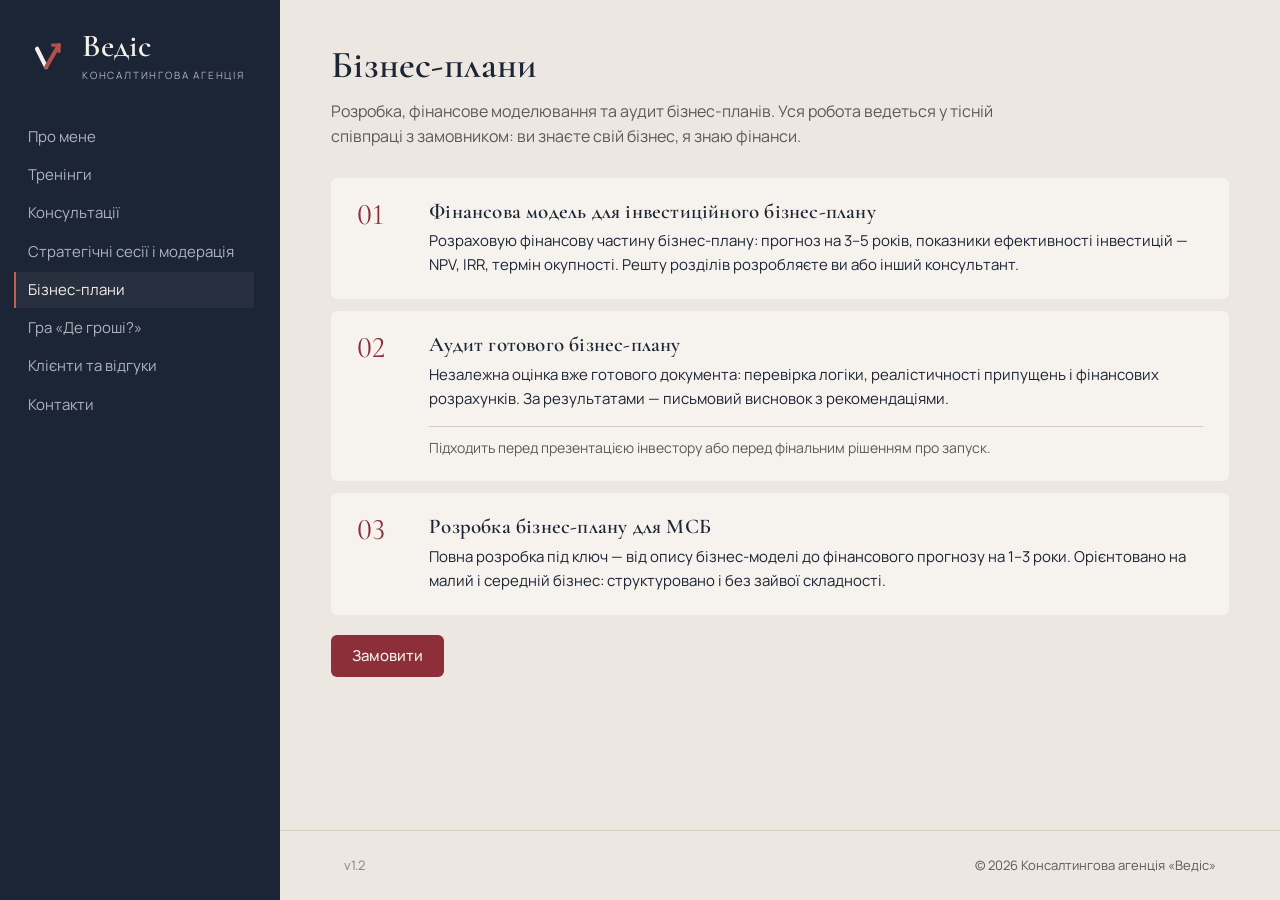
==== commit 4dd8f9a6: "Trainings nav: highlight groups, drop hours; version v1.2" ====
--- a/biznes-plany.html
+++ b/biznes-plany.html
@@ -19,7 +19,7 @@
   <link rel="preconnect" href="https://fonts.googleapis.com" />
   <link rel="preconnect" href="https://fonts.gstatic.com" crossorigin />
   <link href="https://fonts.googleapis.com/css2?family=Cormorant+Garamond:ital,wght@0,500;0,600;1,500&family=Manrope:wght@400;500;600&display=swap" rel="stylesheet" />
-  <link rel="stylesheet" href="assets/css/styles.css?v=20261014-1900" />
+  <link rel="stylesheet" href="assets/css/styles.css?v=20261014-1930" />
 </head>
 <body>
   <div class="layout">
@@ -104,6 +104,6 @@
     </form>
   </dialog>
 
-  <script src="assets/js/main.js?v=20261014-1900"></script>
+  <script src="assets/js/main.js?v=20261014-1930"></script>
 </body>
 </html>
--- a/assets/css/styles.css
+++ b/assets/css/styles.css
@@ -158,9 +158,10 @@
 .nav-trainings { margin-top: 28px; }
 .nav-trainings .nav-back { margin-bottom: 8px; }
 .nav-title { font-family: var(--serif); font-size: 26px; font-weight: 600; color: var(--on-navy); margin: 8px 0 0; }
-.program-nav h2 { font-family: var(--sans); font-size: 11px; letter-spacing: 1.6px; text-transform: uppercase; color: var(--on-navy-muted); font-weight: 500; margin: 22px 0 6px; }
+.program-nav h2 { font-family: var(--sans); font-size: 11px; letter-spacing: 1.6px; text-transform: uppercase; color: var(--on-navy); font-weight: 600; margin: 32px 0 8px; padding-top: 18px; border-top: 1px solid rgba(255,255,255,.14); }
+.program-nav h2:first-child { margin-top: 20px; }
 .program-nav ul { list-style: none; margin: 0; padding: 0; }
-.nav .program-nav a { display: grid; grid-template-columns: minmax(0, 1fr) auto; gap: 12px; font-size: 14px; line-height: 1.35; }
+.nav .program-nav a { display: block; font-size: 14px; line-height: 1.35; }
 .program-nav a small { color: var(--on-navy-muted); font-size: 12px; white-space: nowrap; padding-top: 1px; }
 .program-nav a[aria-current="true"] { color: var(--on-navy); border-left-color: var(--bordo-light); background: rgba(255,255,255,.07); }
 
